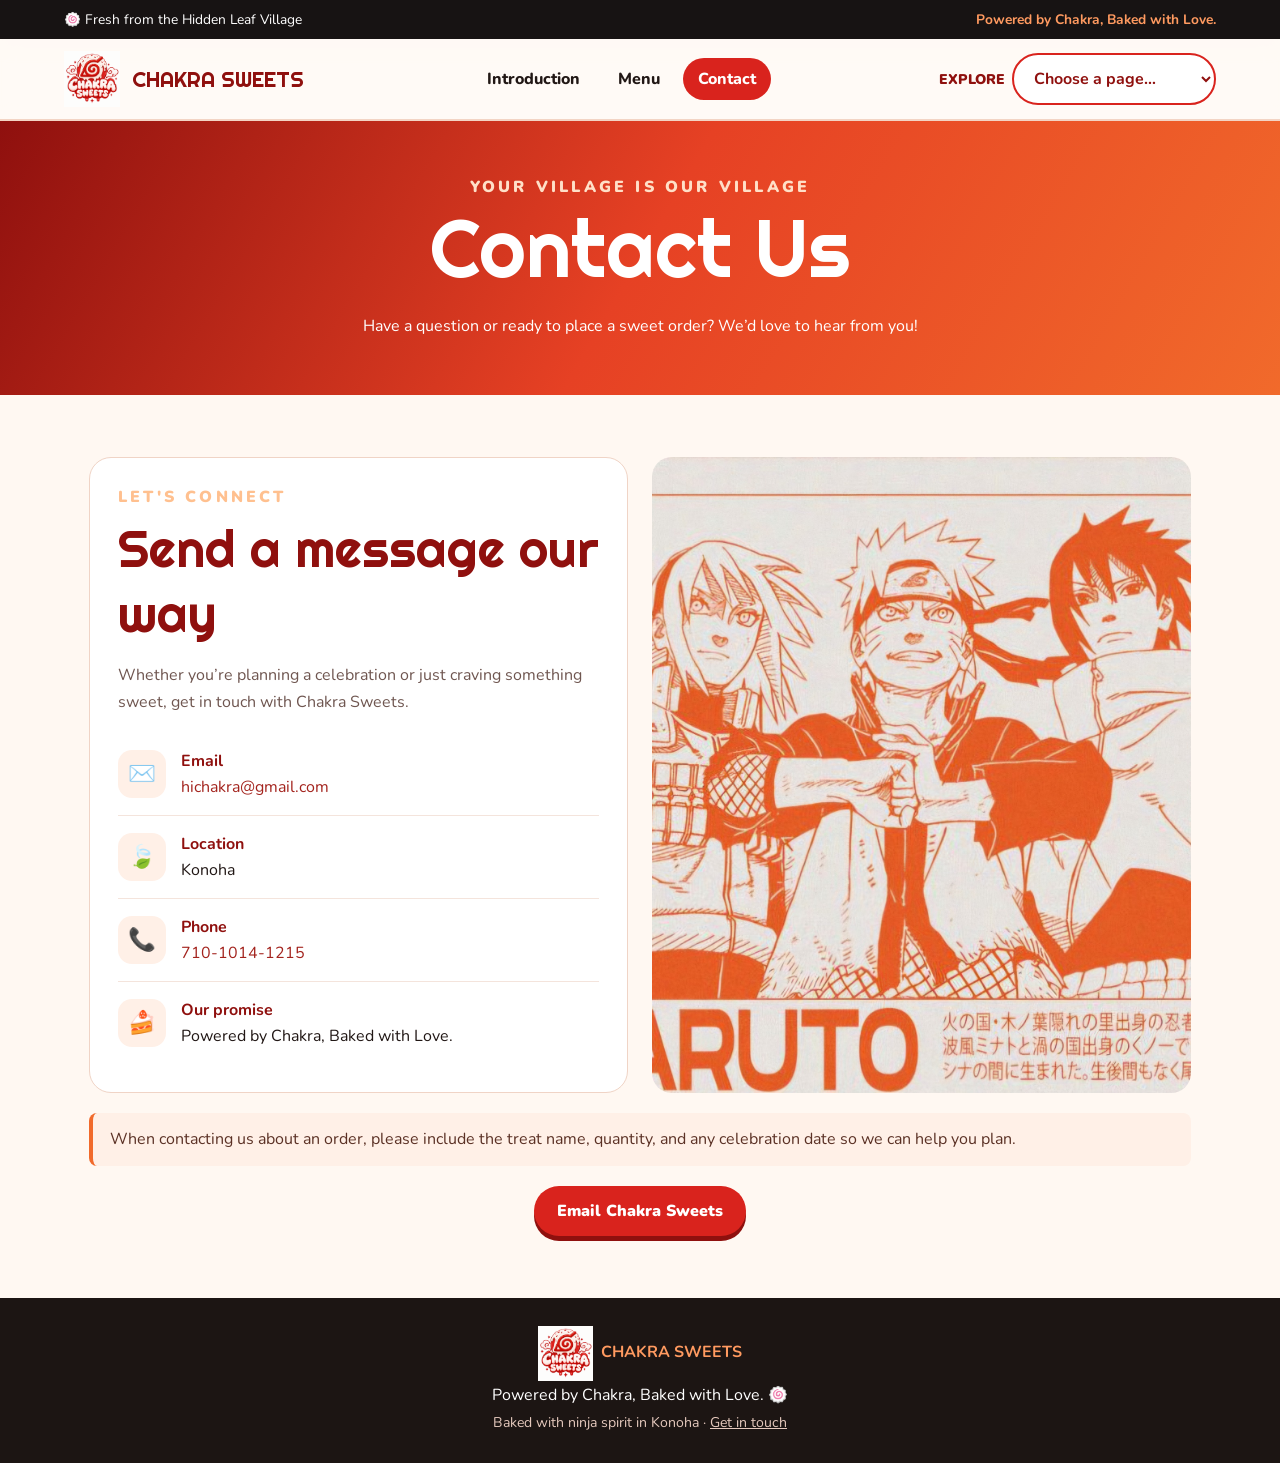
==== contact.html @ 84d85a1c "Add files via upload" ====
<!doctype html><html lang="en"><head><meta charset="utf-8"><meta name="viewport" content="width=device-width,initial-scale=1"><meta name="theme-color" content="#d9231d"><title>Chakra Sweets</title><link rel="icon" type="image/png" href="favicon.png"><link rel="stylesheet" href="styles.css"></head><body><div class="topbar"><span>🍥 Fresh from the Hidden Leaf Village</span><strong>Powered by Chakra, Baked with Love.</strong></div>
<div class="navwrap"><nav class="nav"><a class="brand" href="index.html"><img src="assets/chakra-logo.png" alt="Chakra Sweets logo"><span>CHAKRA SWEETS</span></a><div class="navlinks"><a class="" href="index.html">Introduction</a><a class="" href="menu.html">Menu</a><a class="active" href="contact.html">Contact</a></div><label><span class="tiny" style="color:#8f100e;font-weight:900;margin-right:7px">EXPLORE</span><select aria-label="Navigate to a page" onchange="if(this.value) location.href=this.value"><option value="">Choose a page…</option><option value="index.html">Introduction</option><option value="menu.html">Menu</option><option value="contact.html">Contact</option></select></label></nav></div><main><header class="menu-banner"><div class="eyebrow" style="color:#ffe0c8">Your village is our village</div><h1>Contact Us</h1><p>Have a question or ready to place a sweet order? We’d love to hear from you!</p></header><section class="section"><div class="contact-grid"><div class="contact-card"><div class="eyebrow">Let's connect</div><h2>Send a message our way</h2><p style="line-height:1.7;color:#6f5650">Whether you’re planning a celebration or just craving something sweet, get in touch with Chakra Sweets.</p><div class="contact-item"><div class="contact-icon">✉️</div><div><strong>Email</strong><a href="mailto:hichakra@gmail.com">hichakra@gmail.com</a></div></div><div class="contact-item"><div class="contact-icon">🍃</div><div><strong>Location</strong><span>Konoha</span></div></div><div class="contact-item"><div class="contact-icon">📞</div><div><strong>Phone</strong><a href="tel:71010141215">710-1014-1215</a></div></div><div class="contact-item"><div class="contact-icon">🍰</div><div><strong>Our promise</strong><span>Powered by Chakra, Baked with Love.</span></div></div></div><img class="contact-art" src="assets/naruto-sketch.jpg" alt="Naruto-inspired illustration"></div><div class="notice">When contacting us about an order, please include the treat name, quantity, and any celebration date so we can help you plan.</div><div style="text-align:center"><a class="button" href="mailto:hichakra@gmail.com?subject=Chakra%20Sweets%20Order%20Inquiry">Email Chakra Sweets</a></div></section></main><footer class="footer"><div><img src="assets/chakra-logo.png" alt="Chakra Sweets logo"><strong>CHAKRA SWEETS</strong></div><div>Powered by Chakra, Baked with Love. 🍥</div><div class="tiny">Baked with ninja spirit in Konoha · <a href="contact.html">Get in touch</a></div></footer></body></html>
---- styles.css ----
@import url('https://fonts.googleapis.com/css2?family=Nunito:wght@400;600;700;800;900&family=Righteous&display=swap');
:root{--red:#d9231d;--deep:#8f100e;--orange:#f16a2b;--cream:#fff8f2;--ink:#211715;--muted:#6f5650}
*{box-sizing:border-box}html{scroll-behavior:smooth}body{margin:0;background:var(--cream);color:var(--ink);font-family:Nunito,Arial,sans-serif}a{color:inherit}.topbar{background:#171313;color:white;padding:10px 5%;display:flex;justify-content:space-between;align-items:center;font-size:.86rem;gap:12px}.topbar strong{color:#ff9a60}.navwrap{position:sticky;top:0;z-index:10;background:#fffaf6ee;backdrop-filter:blur(10px);border-bottom:2px solid #f3d4c4}.nav{max-width:1200px;margin:auto;padding:12px 24px;display:flex;align-items:center;justify-content:space-between;gap:20px}.brand{display:flex;align-items:center;gap:12px;text-decoration:none;font-family:Righteous,sans-serif;font-size:1.35rem;color:var(--deep)}.brand img{width:56px;height:56px;object-fit:contain}.nav select{border:2px solid var(--red);border-radius:999px;background:white;padding:12px 42px 12px 16px;font:700 1rem Nunito;cursor:pointer;color:var(--deep)}.navlinks{display:flex;gap:8px}.navlinks a{padding:10px 15px;text-decoration:none;font-weight:800;border-radius:999px}.navlinks a:hover,.navlinks a.active{background:var(--red);color:white}.hero{min-height:540px;display:grid;place-items:center;text-align:center;padding:70px 22px;background:linear-gradient(90deg,rgba(22,12,10,.76),rgba(104,23,10,.45)),url('assets/naruto-sketch.jpg') center 35%/cover;position:relative;color:white}.hero:after{content:"";position:absolute;inset:14px;border:1px solid #ffffff88;pointer-events:none}.hero-content{max-width:850px;position:relative;z-index:1}.eyebrow{letter-spacing:.2em;text-transform:uppercase;color:#ffc08f;font-weight:900}.hero h1{font:clamp(3.2rem,8vw,6.8rem)/.95 Righteous,sans-serif;margin:18px 0;text-shadow:4px 5px 0 #8f100e}.hero h1 span{color:#ff9a55}.slogan{font-weight:900;font-size:clamp(1.15rem,2.4vw,1.6rem)}.hero p{font-size:1.08rem;line-height:1.8;max-width:700px;margin:18px auto 26px}.button{display:inline-block;background:var(--red);color:white;text-decoration:none;padding:14px 23px;border-radius:999px;font-weight:900;box-shadow:0 5px 0 var(--deep);transition:.2s}.button:hover{transform:translateY(-2px);background:var(--orange)}.button.secondary{background:#fff;color:var(--deep);box-shadow:0 5px 0 #e7c5b6;margin-left:8px}.section{max-width:1150px;margin:auto;padding:62px 24px}.section-head{text-align:center;margin-bottom:30px}.section-head .eyebrow{color:var(--orange)}h2{font:clamp(2rem,4vw,3.2rem) Righteous,sans-serif;color:var(--deep);margin:8px 0 12px}.section-head p{color:var(--muted);line-height:1.7;max-width:720px;margin:auto}.intro-grid{display:grid;grid-template-columns:1fr 1fr;gap:32px;align-items:center}.intro-art{width:100%;max-height:520px;object-fit:cover;border-radius:24px;border:5px solid white;box-shadow:0 12px 30px #5c211b25}.intro-copy{font-size:1.08rem;line-height:1.9}.feature-row{display:grid;grid-template-columns:repeat(3,1fr);gap:18px;margin-top:34px}.feature{background:white;border:1px solid #f0d4c6;border-radius:18px;padding:22px;text-align:center}.feature .emoji{font-size:2rem}.feature h3{color:var(--deep);margin:8px 0}.menu-banner{padding:55px 24px;text-align:center;background:linear-gradient(120deg,#8f100e,#e64124,#f16a2b);color:white}.menu-banner h1{font:clamp(2.8rem,7vw,5rem) Righteous,sans-serif;margin:0}.menu-banner p{max-width:700px;margin:15px auto 0;line-height:1.7}.menu-grid{display:grid;grid-template-columns:repeat(3,minmax(0,1fr));gap:22px}.menu-card{background:white;border:1px solid #f0d6c8;border-radius:20px;overflow:hidden;box-shadow:0 7px 22px #5420160c;display:flex;flex-direction:column;min-width:0}.menu-card img{width:100%;height:220px;object-fit:cover;background:#f7e6dc}.menu-body{padding:19px;display:flex;flex-direction:column;flex:1}.menu-body h3{font:1.4rem Righteous,sans-serif;color:var(--deep);margin:0 0 10px}.menu-body p{line-height:1.65;color:#59443e;margin:0 0 14px;white-space:pre-line}.price{margin-top:auto;border-top:1px dashed #e7b9a5;padding-top:12px;color:var(--red);font-weight:900}.contact-grid{display:grid;grid-template-columns:1fr 1fr;gap:24px}.contact-card{background:white;border:1px solid #f0d4c6;border-radius:22px;padding:28px}.contact-item{display:flex;gap:15px;padding:17px 0;border-bottom:1px solid #f4e4dc}.contact-item:last-child{border-bottom:0}.contact-icon{background:#fff0e7;border-radius:14px;min-width:48px;height:48px;display:grid;place-items:center;font-size:1.4rem}.contact-item strong{display:block;color:var(--deep);margin-bottom:4px}.contact-item a{text-decoration:none;color:#a3231d;overflow-wrap:anywhere}.contact-art{width:100%;height:100%;min-height:300px;object-fit:cover;border-radius:20px}.footer{background:#1c1513;color:#fff;padding:28px 24px;text-align:center;line-height:1.8}.footer strong{color:#ff9a60}.footer img{width:55px;height:55px;object-fit:contain;vertical-align:middle;margin-right:8px}.tiny{font-size:.88rem;color:#e5c9bd}.notice{background:#fff0e7;border-left:4px solid var(--orange);padding:14px 17px;border-radius:8px;color:#5b3125;line-height:1.6;margin:20px 0}
@media(max-width:850px){.menu-grid{grid-template-columns:repeat(2,minmax(0,1fr))}.intro-grid,.contact-grid{grid-template-columns:1fr}.feature-row{grid-template-columns:1fr}.intro-art{max-height:420px}}
@media(max-width:560px){.topbar{justify-content:center;text-align:center;flex-wrap:wrap}.nav{flex-wrap:wrap;padding:10px 16px}.brand{font-size:1.15rem}.brand img{width:44px;height:44px}.nav select{width:100%}.navlinks{display:none}.hero{min-height:500px}.hero h1{font-size:3.5rem}.section{padding:42px 16px}.menu-grid{grid-template-columns:1fr}.menu-card img{height:240px}.menu-banner{padding:42px 18px}.button.secondary{margin:12px 0 0 0}}
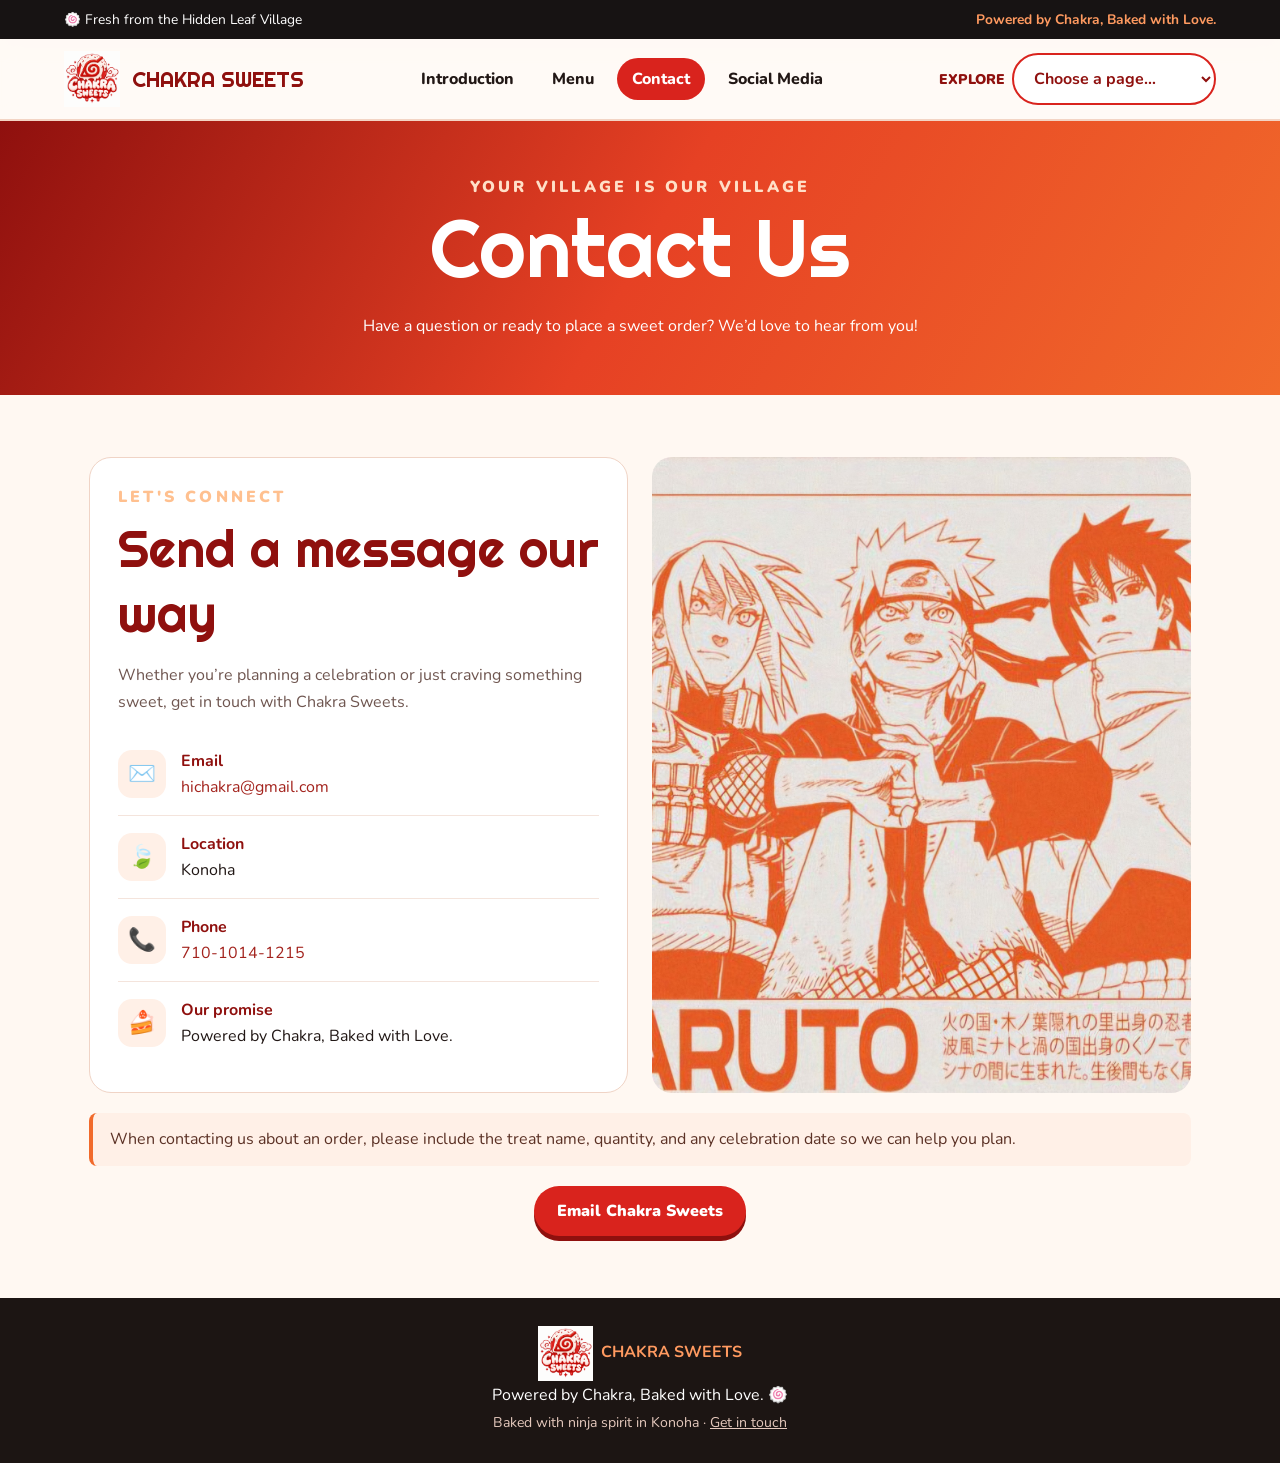
==== commit 14ff421e: "Add files via upload" ====
--- a/contact.html
+++ b/contact.html
@@ -1,2 +1,2 @@
 <!doctype html><html lang="en"><head><meta charset="utf-8"><meta name="viewport" content="width=device-width,initial-scale=1"><meta name="theme-color" content="#d9231d"><title>Chakra Sweets</title><link rel="icon" type="image/png" href="favicon.png"><link rel="stylesheet" href="styles.css"></head><body><div class="topbar"><span>🍥 Fresh from the Hidden Leaf Village</span><strong>Powered by Chakra, Baked with Love.</strong></div>
-<div class="navwrap"><nav class="nav"><a class="brand" href="index.html"><img src="assets/chakra-logo.png" alt="Chakra Sweets logo"><span>CHAKRA SWEETS</span></a><div class="navlinks"><a class="" href="index.html">Introduction</a><a class="" href="menu.html">Menu</a><a class="active" href="contact.html">Contact</a></div><label><span class="tiny" style="color:#8f100e;font-weight:900;margin-right:7px">EXPLORE</span><select aria-label="Navigate to a page" onchange="if(this.value) location.href=this.value"><option value="">Choose a page…</option><option value="index.html">Introduction</option><option value="menu.html">Menu</option><option value="contact.html">Contact</option></select></label></nav></div><main><header class="menu-banner"><div class="eyebrow" style="color:#ffe0c8">Your village is our village</div><h1>Contact Us</h1><p>Have a question or ready to place a sweet order? We’d love to hear from you!</p></header><section class="section"><div class="contact-grid"><div class="contact-card"><div class="eyebrow">Let's connect</div><h2>Send a message our way</h2><p style="line-height:1.7;color:#6f5650">Whether you’re planning a celebration or just craving something sweet, get in touch with Chakra Sweets.</p><div class="contact-item"><div class="contact-icon">✉️</div><div><strong>Email</strong><a href="mailto:hichakra@gmail.com">hichakra@gmail.com</a></div></div><div class="contact-item"><div class="contact-icon">🍃</div><div><strong>Location</strong><span>Konoha</span></div></div><div class="contact-item"><div class="contact-icon">📞</div><div><strong>Phone</strong><a href="tel:71010141215">710-1014-1215</a></div></div><div class="contact-item"><div class="contact-icon">🍰</div><div><strong>Our promise</strong><span>Powered by Chakra, Baked with Love.</span></div></div></div><img class="contact-art" src="assets/naruto-sketch.jpg" alt="Naruto-inspired illustration"></div><div class="notice">When contacting us about an order, please include the treat name, quantity, and any celebration date so we can help you plan.</div><div style="text-align:center"><a class="button" href="mailto:hichakra@gmail.com?subject=Chakra%20Sweets%20Order%20Inquiry">Email Chakra Sweets</a></div></section></main><footer class="footer"><div><img src="assets/chakra-logo.png" alt="Chakra Sweets logo"><strong>CHAKRA SWEETS</strong></div><div>Powered by Chakra, Baked with Love. 🍥</div><div class="tiny">Baked with ninja spirit in Konoha · <a href="contact.html">Get in touch</a></div></footer></body></html>+<div class="navwrap"><nav class="nav"><a class="brand" href="index.html"><img src="assets/chakra-logo.png" alt="Chakra Sweets logo"><span>CHAKRA SWEETS</span></a><div class="navlinks"><a class="" href="index.html">Introduction</a><a class="" href="menu.html">Menu</a><a class="active" href="contact.html">Contact</a><a class="" href="social-media.html">Social Media</a></div><label><span class="tiny" style="color:#8f100e;font-weight:900;margin-right:7px">EXPLORE</span><select aria-label="Navigate to a page" onchange="if(this.value) location.href=this.value"><option value="">Choose a page…</option><option value="index.html">Introduction</option><option value="menu.html">Menu</option><option value="contact.html">Contact</option><option value="social-media.html">Social Media</option></select></label></nav></div><main><header class="menu-banner"><div class="eyebrow" style="color:#ffe0c8">Your village is our village</div><h1>Contact Us</h1><p>Have a question or ready to place a sweet order? We’d love to hear from you!</p></header><section class="section"><div class="contact-grid"><div class="contact-card"><div class="eyebrow">Let's connect</div><h2>Send a message our way</h2><p style="line-height:1.7;color:#6f5650">Whether you’re planning a celebration or just craving something sweet, get in touch with Chakra Sweets.</p><div class="contact-item"><div class="contact-icon">✉️</div><div><strong>Email</strong><a href="mailto:hichakra@gmail.com">hichakra@gmail.com</a></div></div><div class="contact-item"><div class="contact-icon">🍃</div><div><strong>Location</strong><span>Konoha</span></div></div><div class="contact-item"><div class="contact-icon">📞</div><div><strong>Phone</strong><a href="tel:71010141215">710-1014-1215</a></div></div><div class="contact-item"><div class="contact-icon">🍰</div><div><strong>Our promise</strong><span>Powered by Chakra, Baked with Love.</span></div></div></div><img class="contact-art" src="assets/naruto-sketch.jpg" alt="Naruto-inspired illustration"></div><div class="notice">When contacting us about an order, please include the treat name, quantity, and any celebration date so we can help you plan.</div><div style="text-align:center"><a class="button" href="mailto:hichakra@gmail.com?subject=Chakra%20Sweets%20Order%20Inquiry">Email Chakra Sweets</a></div></section></main><footer class="footer"><div><img src="assets/chakra-logo.png" alt="Chakra Sweets logo"><strong>CHAKRA SWEETS</strong></div><div>Powered by Chakra, Baked with Love. 🍥</div><div class="tiny">Baked with ninja spirit in Konoha · <a href="contact.html">Get in touch</a></div></footer></body></html>
--- a/styles.css
+++ b/styles.css
@@ -1,6 +1,20 @@
 
 @import url('https://fonts.googleapis.com/css2?family=Nunito:wght@400;600;700;800;900&family=Righteous&display=swap');
 :root{--red:#d9231d;--deep:#8f100e;--orange:#f16a2b;--cream:#fff8f2;--ink:#211715;--muted:#6f5650}
-*{box-sizing:border-box}html{scroll-behavior:smooth}body{margin:0;background:var(--cream);color:var(--ink);font-family:Nunito,Arial,sans-serif}a{color:inherit}.topbar{background:#171313;color:white;padding:10px 5%;display:flex;justify-content:space-between;align-items:center;font-size:.86rem;gap:12px}.topbar strong{color:#ff9a60}.navwrap{position:sticky;top:0;z-index:10;background:#fffaf6ee;backdrop-filter:blur(10px);border-bottom:2px solid #f3d4c4}.nav{max-width:1200px;margin:auto;padding:12px 24px;display:flex;align-items:center;justify-content:space-between;gap:20px}.brand{display:flex;align-items:center;gap:12px;text-decoration:none;font-family:Righteous,sans-serif;font-size:1.35rem;color:var(--deep)}.brand img{width:56px;height:56px;object-fit:contain}.nav select{border:2px solid var(--red);border-radius:999px;background:white;padding:12px 42px 12px 16px;font:700 1rem Nunito;cursor:pointer;color:var(--deep)}.navlinks{display:flex;gap:8px}.navlinks a{padding:10px 15px;text-decoration:none;font-weight:800;border-radius:999px}.navlinks a:hover,.navlinks a.active{background:var(--red);color:white}.hero{min-height:540px;display:grid;place-items:center;text-align:center;padding:70px 22px;background:linear-gradient(90deg,rgba(22,12,10,.76),rgba(104,23,10,.45)),url('assets/naruto-sketch.jpg') center 35%/cover;position:relative;color:white}.hero:after{content:"";position:absolute;inset:14px;border:1px solid #ffffff88;pointer-events:none}.hero-content{max-width:850px;position:relative;z-index:1}.eyebrow{letter-spacing:.2em;text-transform:uppercase;color:#ffc08f;font-weight:900}.hero h1{font:clamp(3.2rem,8vw,6.8rem)/.95 Righteous,sans-serif;margin:18px 0;text-shadow:4px 5px 0 #8f100e}.hero h1 span{color:#ff9a55}.slogan{font-weight:900;font-size:clamp(1.15rem,2.4vw,1.6rem)}.hero p{font-size:1.08rem;line-height:1.8;max-width:700px;margin:18px auto 26px}.button{display:inline-block;background:var(--red);color:white;text-decoration:none;padding:14px 23px;border-radius:999px;font-weight:900;box-shadow:0 5px 0 var(--deep);transition:.2s}.button:hover{transform:translateY(-2px);background:var(--orange)}.button.secondary{background:#fff;color:var(--deep);box-shadow:0 5px 0 #e7c5b6;margin-left:8px}.section{max-width:1150px;margin:auto;padding:62px 24px}.section-head{text-align:center;margin-bottom:30px}.section-head .eyebrow{color:var(--orange)}h2{font:clamp(2rem,4vw,3.2rem) Righteous,sans-serif;color:var(--deep);margin:8px 0 12px}.section-head p{color:var(--muted);line-height:1.7;max-width:720px;margin:auto}.intro-grid{display:grid;grid-template-columns:1fr 1fr;gap:32px;align-items:center}.intro-art{width:100%;max-height:520px;object-fit:cover;border-radius:24px;border:5px solid white;box-shadow:0 12px 30px #5c211b25}.intro-copy{font-size:1.08rem;line-height:1.9}.feature-row{display:grid;grid-template-columns:repeat(3,1fr);gap:18px;margin-top:34px}.feature{background:white;border:1px solid #f0d4c6;border-radius:18px;padding:22px;text-align:center}.feature .emoji{font-size:2rem}.feature h3{color:var(--deep);margin:8px 0}.menu-banner{padding:55px 24px;text-align:center;background:linear-gradient(120deg,#8f100e,#e64124,#f16a2b);color:white}.menu-banner h1{font:clamp(2.8rem,7vw,5rem) Righteous,sans-serif;margin:0}.menu-banner p{max-width:700px;margin:15px auto 0;line-height:1.7}.menu-grid{display:grid;grid-template-columns:repeat(3,minmax(0,1fr));gap:22px}.menu-card{background:white;border:1px solid #f0d6c8;border-radius:20px;overflow:hidden;box-shadow:0 7px 22px #5420160c;display:flex;flex-direction:column;min-width:0}.menu-card img{width:100%;height:220px;object-fit:cover;background:#f7e6dc}.menu-body{padding:19px;display:flex;flex-direction:column;flex:1}.menu-body h3{font:1.4rem Righteous,sans-serif;color:var(--deep);margin:0 0 10px}.menu-body p{line-height:1.65;color:#59443e;margin:0 0 14px;white-space:pre-line}.price{margin-top:auto;border-top:1px dashed #e7b9a5;padding-top:12px;color:var(--red);font-weight:900}.contact-grid{display:grid;grid-template-columns:1fr 1fr;gap:24px}.contact-card{background:white;border:1px solid #f0d4c6;border-radius:22px;padding:28px}.contact-item{display:flex;gap:15px;padding:17px 0;border-bottom:1px solid #f4e4dc}.contact-item:last-child{border-bottom:0}.contact-icon{background:#fff0e7;border-radius:14px;min-width:48px;height:48px;display:grid;place-items:center;font-size:1.4rem}.contact-item strong{display:block;color:var(--deep);margin-bottom:4px}.contact-item a{text-decoration:none;color:#a3231d;overflow-wrap:anywhere}.contact-art{width:100%;height:100%;min-height:300px;object-fit:cover;border-radius:20px}.footer{background:#1c1513;color:#fff;padding:28px 24px;text-align:center;line-height:1.8}.footer strong{color:#ff9a60}.footer img{width:55px;height:55px;object-fit:contain;vertical-align:middle;margin-right:8px}.tiny{font-size:.88rem;color:#e5c9bd}.notice{background:#fff0e7;border-left:4px solid var(--orange);padding:14px 17px;border-radius:8px;color:#5b3125;line-height:1.6;margin:20px 0}
+*{box-sizing:border-box}html{scroll-behavior:smooth}body{margin:0;background:var(--cream);color:var(--ink);font-family:Nunito,Arial,sans-serif}a{color:inherit}.topbar{background:#171313;color:white;padding:10px 5%;display:flex;justify-content:space-between;align-items:center;font-size:.86rem;gap:12px}.topbar strong{color:#ff9a60}.navwrap{position:sticky;top:0;z-index:10;background:#fffaf6ee;backdrop-filter:blur(10px);border-bottom:2px solid #f3d4c4}.nav{max-width:1200px;margin:auto;padding:12px 24px;display:flex;align-items:center;justify-content:space-between;gap:20px}.brand{display:flex;align-items:center;gap:12px;text-decoration:none;font-family:Righteous,sans-serif;font-size:1.35rem;color:var(--deep)}.brand img{width:56px;height:56px;object-fit:contain}.nav select{border:2px solid var(--red);border-radius:999px;background:white;padding:12px 42px 12px 16px;font:700 1rem Nunito;cursor:pointer;color:var(--deep)}.navlinks{display:flex;gap:8px}.navlinks a{padding:10px 15px;text-decoration:none;font-weight:800;border-radius:999px}.navlinks a:hover,.navlinks a.active{background:var(--red);color:white}.hero{min-height:540px;display:grid;place-items:center;text-align:center;padding:70px 22px;background:linear-gradient(90deg,rgba(22,12,10,.76),rgba(104,23,10,.45)),url('assets/naruto-sketch.jpg') center 35%/cover;position:relative;color:white}.hero:after{content:"";position:absolute;inset:14px;border:1px solid #ffffff88;pointer-events:none}.hero-content{max-width:850px;position:relative;z-index:1}.eyebrow{letter-spacing:.2em;text-transform:uppercase;color:#ffc08f;font-weight:900}.hero h1{font:clamp(3.2rem,8vw,6.8rem)/.95 Righteous,sans-serif;margin:18px 0;text-shadow:4px 5px 0 #8f100e}.hero h1 span{color:#ff9a55}.slogan{font-weight:900;font-size:clamp(1.15rem,2.4vw,1.6rem)}.hero p{font-size:1.08rem;line-height:1.8;max-width:700px;margin:18px auto 26px}.button{display:inline-block;background:var(--red);color:white;text-decoration:none;padding:14px 23px;border-radius:999px;font-weight:900;box-shadow:0 5px 0 var(--deep);transition:.2s}.button:hover{transform:translateY(-2px);background:var(--orange)}.button.secondary{background:#fff;color:var(--deep);box-shadow:0 5px 0 #e7c5b6;margin-left:8px}.section{max-width:1150px;margin:auto;padding:62px 24px}.section-head{text-align:center;margin-bottom:30px}.section-head .eyebrow{color:var(--orange)}h2{font:clamp(2rem,4vw,3.2rem) Righteous,sans-serif;color:var(--deep);margin:8px 0 12px}.section-head p{color:var(--muted);line-height:1.7;max-width:720px;margin:auto}.intro-grid{display:grid;grid-template-columns:1fr 1fr;gap:32px;align-items:center}.intro-art{width:100%;max-height:520px;object-fit:cover;border-radius:24px;border:5px solid white;box-shadow:0 12px 30px #5c211b25}.intro-copy{font-size:1.08rem;line-height:1.9}.feature-row{display:grid;grid-template-columns:repeat(3,1fr);gap:18px;margin-top:34px}.feature{background:white;border:1px solid #f0d4c6;border-radius:18px;padding:22px;text-align:center}.feature .emoji{font-size:2rem}.feature h3{color:var(--deep);margin:8px 0}.menu-banner{padding:55px 24px;text-align:center;background:linear-gradient(120deg,#8f100e,#e64124,#f16a2b);color:white}.menu-banner h1{font:clamp(2.8rem,7vw,5rem) Righteous,sans-serif;margin:0}.menu-banner p{max-width:700px;margin:15px auto 0;line-height:1.7}.menu-grid{display:grid;grid-template-columns:repeat(3,minmax(0,1fr));gap:22px}.menu-card{background:white;border:1px solid #f0d6c8;border-radius:20px;overflow:hidden;box-shadow:0 7px 22px #5420160c;display:flex;flex-direction:column;min-width:0}.menu-card img{width:100%;height:220px;object-fit:cover;background:#f7e6dc}.menu-card:last-child{grid-column:1/-1;justify-self:center;width:100%;max-width:780px}.menu-body{padding:19px;display:flex;flex-direction:column;flex:1}.menu-body h3{font:1.4rem Righteous,sans-serif;color:var(--deep);margin:0 0 10px}.menu-body p{line-height:1.65;color:#59443e;margin:0 0 14px;white-space:pre-line}.price{margin-top:auto;border-top:1px dashed #e7b9a5;padding-top:12px;color:var(--red);font-weight:900}.contact-grid{display:grid;grid-template-columns:1fr 1fr;gap:24px}.contact-card{background:white;border:1px solid #f0d4c6;border-radius:22px;padding:28px}.contact-item{display:flex;gap:15px;padding:17px 0;border-bottom:1px solid #f4e4dc}.contact-item:last-child{border-bottom:0}.contact-icon{background:#fff0e7;border-radius:14px;min-width:48px;height:48px;display:grid;place-items:center;font-size:1.4rem}.contact-item strong{display:block;color:var(--deep);margin-bottom:4px}.contact-item a{text-decoration:none;color:#a3231d;overflow-wrap:anywhere}.contact-art{width:100%;height:100%;min-height:300px;object-fit:cover;border-radius:20px}.footer{background:#1c1513;color:#fff;padding:28px 24px;text-align:center;line-height:1.8}.footer strong{color:#ff9a60}.footer img{width:55px;height:55px;object-fit:contain;vertical-align:middle;margin-right:8px}.tiny{font-size:.88rem;color:#e5c9bd}.notice{background:#fff0e7;border-left:4px solid var(--orange);padding:14px 17px;border-radius:8px;color:#5b3125;line-height:1.6;margin:20px 0}
 @media(max-width:850px){.menu-grid{grid-template-columns:repeat(2,minmax(0,1fr))}.intro-grid,.contact-grid{grid-template-columns:1fr}.feature-row{grid-template-columns:1fr}.intro-art{max-height:420px}}
 @media(max-width:560px){.topbar{justify-content:center;text-align:center;flex-wrap:wrap}.nav{flex-wrap:wrap;padding:10px 16px}.brand{font-size:1.15rem}.brand img{width:44px;height:44px}.nav select{width:100%}.navlinks{display:none}.hero{min-height:500px}.hero h1{font-size:3.5rem}.section{padding:42px 16px}.menu-grid{grid-template-columns:1fr}.menu-card img{height:240px}.menu-banner{padding:42px 18px}.button.secondary{margin:12px 0 0 0}}
+
+/* Social Media page additions */
+.social-hero{min-height:290px;display:flex;align-items:end;justify-content:center;text-align:center;padding:48px 22px;background:linear-gradient(0deg,rgba(24,12,10,.78),rgba(24,12,10,.12)),url('assets/naruto-hokage-banner.jpg') center 35%/cover no-repeat;color:#fff}
+.social-hero h1{font:clamp(2.7rem,6vw,4.8rem) Righteous,sans-serif;margin:0;text-shadow:3px 4px 0 #8f100e}
+.social-intro{text-align:center;max-width:760px;margin:0 auto 30px;line-height:1.75;color:var(--muted)}
+.social-grid{display:grid;grid-template-columns:repeat(3,minmax(0,1fr));gap:22px;align-items:start}
+.social-card{background:#fff;border:1px solid #f0d6c8;border-radius:20px;overflow:hidden;box-shadow:0 7px 22px #54201612;display:flex;flex-direction:column}
+.social-card h3{font:1.5rem Righteous,sans-serif;color:var(--deep);margin:0;padding:18px 18px 6px}
+.social-card .platform-tag{padding:0 18px 14px;color:var(--orange);font-weight:900;letter-spacing:.08em;text-transform:uppercase;font-size:.82rem}
+.social-card img{display:block;width:100%;height:auto;object-fit:contain;background:#171313}
+.social-card p{padding:15px 18px 20px;margin:0;line-height:1.65;color:#59443e}
+.social-callout{margin-top:34px;text-align:center;background:#fff0e7;border:1px solid #f0d4c6;border-radius:20px;padding:26px}
+@media(max-width:850px){.social-grid{grid-template-columns:repeat(2,minmax(0,1fr))}}
+@media(max-width:560px){.social-grid{grid-template-columns:1fr}.social-hero{min-height:230px}.social-card{max-width:410px;margin:0 auto;width:100%}}
